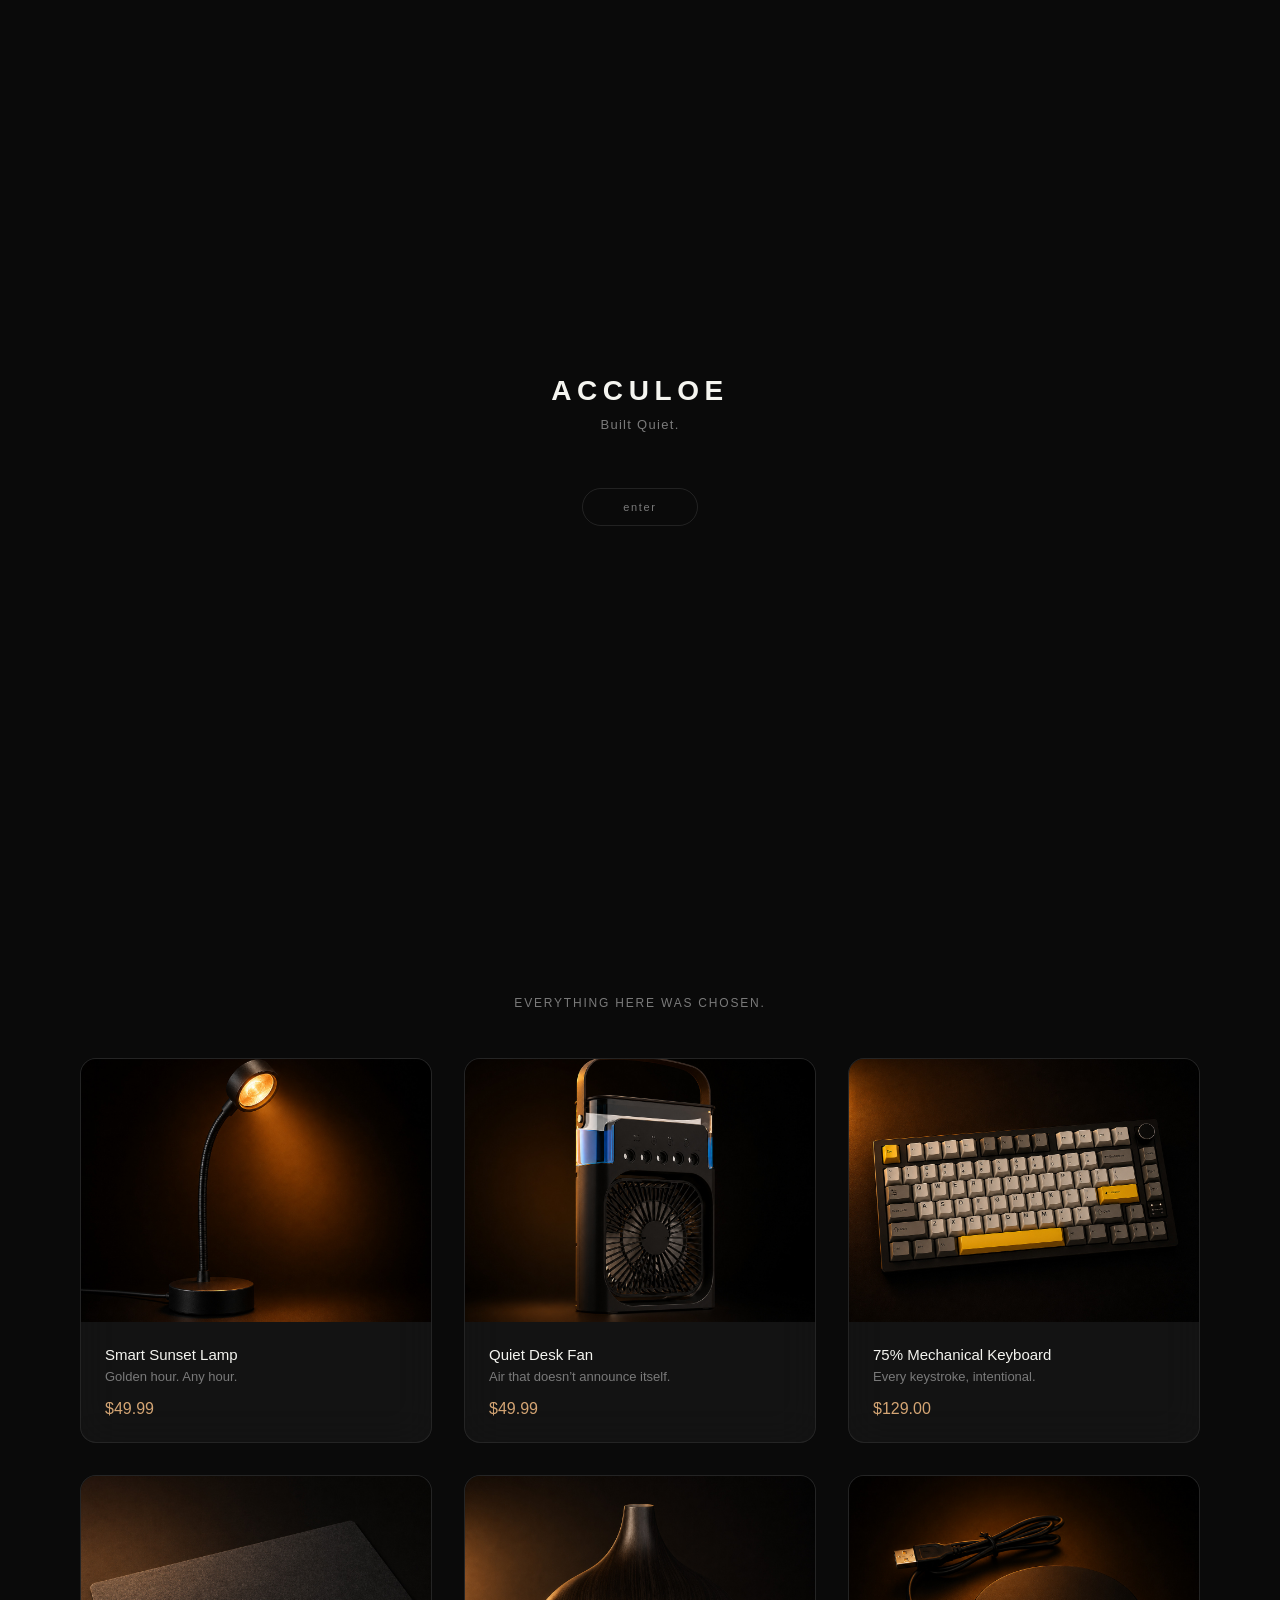
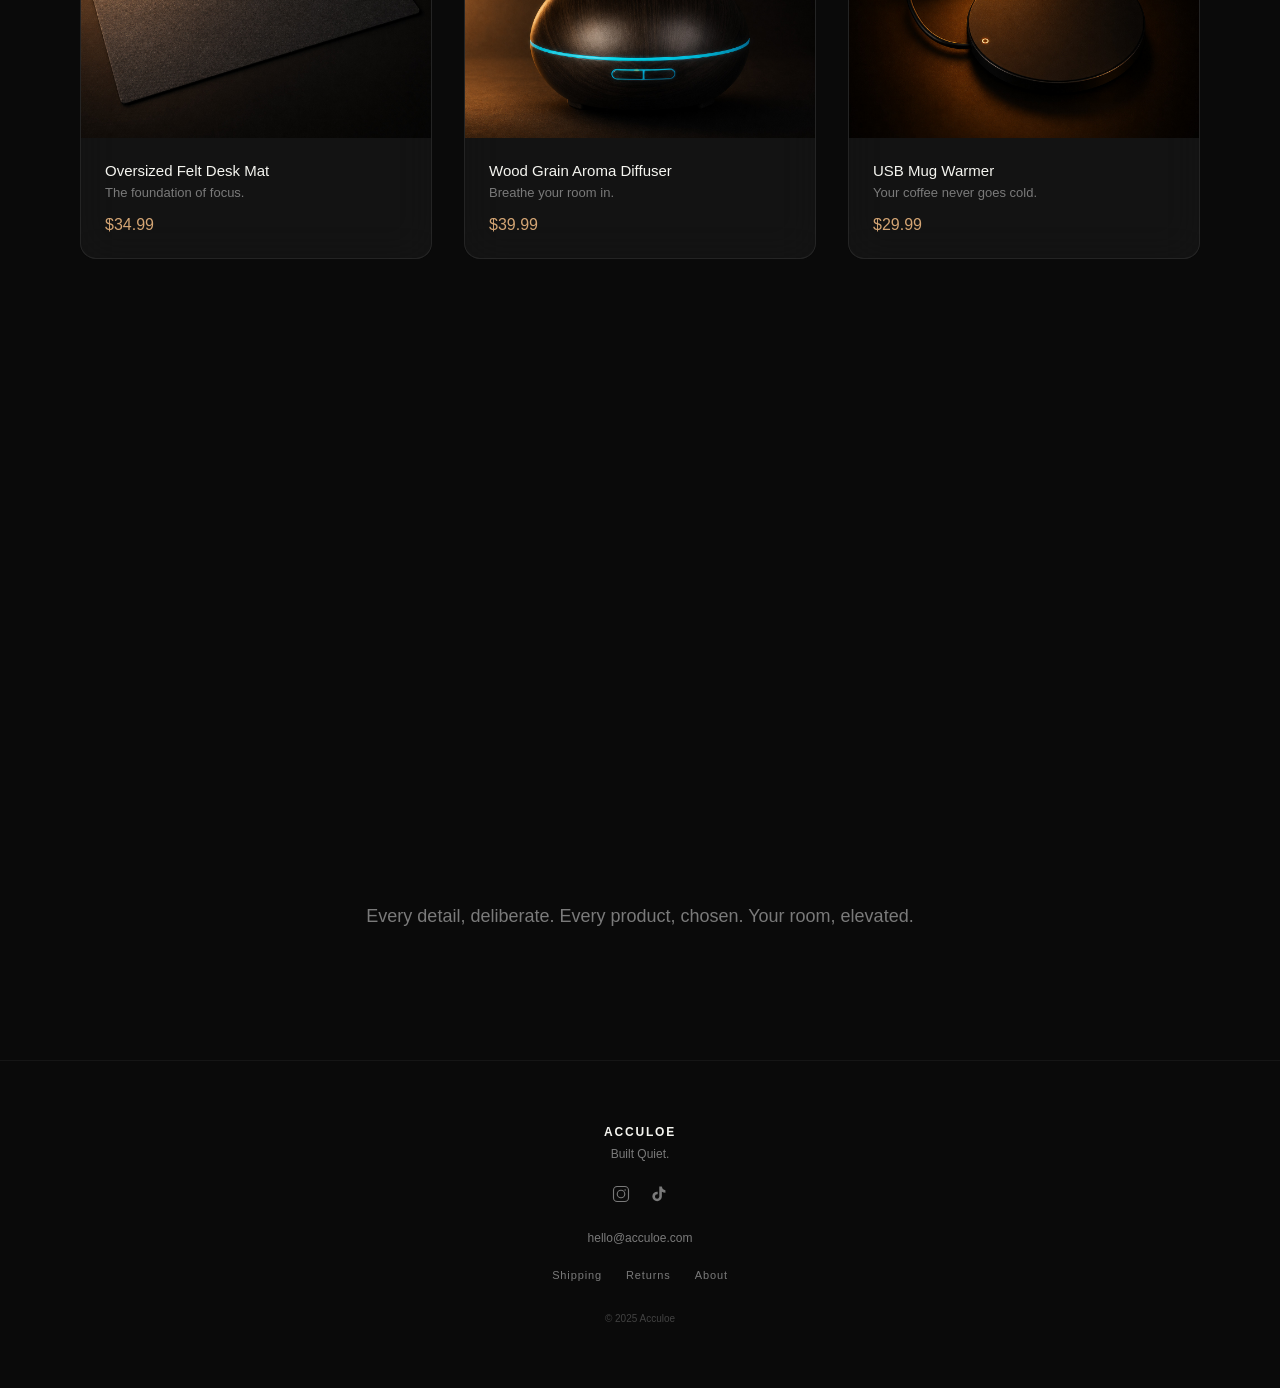
==== index.html @ ccc0ac9e "fix hero text position, scroll cue centering, hotspot visibility" ====
<!DOCTYPE html>
<html lang="en">
<head>
  <meta charset="UTF-8">
  <meta name="viewport" content="width=device-width, initial-scale=1.0">
  <title>Acculoe — Built Quiet.</title>
  <meta name="description" content="Every detail, deliberate. Every product, chosen. Your room, elevated.">
  <link rel="stylesheet" href="css/style.css">
  <style>
    /* --- ENTRY GATE (inline so it loads instantly) --- */
    .gate {
      position: fixed;
      inset: 0;
      z-index: 9999;
      background: #0a0a0a;
      display: flex;
      flex-direction: column;
      align-items: center;
      justify-content: center;
      transition: opacity 1.2s ease, visibility 1.2s ease;
    }
    .gate.gone {
      opacity: 0;
      visibility: hidden;
      pointer-events: none;
    }
    .gate-logo {
      font-family: 'Satoshi', 'Inter', -apple-system, sans-serif;
      font-size: 1.75rem;
      font-weight: 700;
      letter-spacing: 0.2em;
      color: #f5f5f0;
      opacity: 0;
      animation: gateFade 1.5s ease 0.3s forwards;
    }
    .gate-tagline {
      font-family: 'Satoshi', 'Inter', -apple-system, sans-serif;
      font-size: 0.8125rem;
      font-weight: 400;
      letter-spacing: 0.1em;
      color: #7a7a7a;
      margin-top: 0.625rem;
      opacity: 0;
      animation: gateFade 1.5s ease 1s forwards;
    }
    .gate-enter {
      margin-top: 3.5rem;
      font-family: 'Satoshi', 'Inter', -apple-system, sans-serif;
      font-size: 0.6875rem;
      font-weight: 500;
      letter-spacing: 0.15em;
      text-transform: lowercase;
      color: #7a7a7a;
      background: none;
      border: 1px solid rgba(255, 255, 255, 0.1);
      padding: 0.75rem 2.5rem;
      border-radius: 100px;
      cursor: pointer;
      opacity: 0;
      animation: gateFade 1.5s ease 1.8s forwards;
      transition: border-color 0.5s ease, color 0.5s ease;
    }
    .gate-enter:hover {
      border-color: rgba(212, 165, 116, 0.4);
      color: #d4a574;
    }
    @keyframes gateFade {
      to { opacity: 1; }
    }
  </style>
</head>
<body>

  <!-- ===== ENTRY GATE ===== -->
  <div class="gate" id="gate">
    <div class="gate-logo">ACCULOE</div>
    <div class="gate-tagline">Built Quiet.</div>
    <button class="gate-enter" id="gate-enter">enter</button>
  </div>

  <!-- ===== NAVIGATION ===== -->
  <nav class="nav" id="nav">
    <a href="/" class="nav-logo">ACCULOE</a>
    <div class="nav-links">
      <a href="#collection">Shop</a>
      <a href="about.html">About</a>
      <a href="#" id="cart-toggle">Cart (<span class="nav-cart-count" id="cart-count">0</span>)</a>
    </div>
  </nav>

  <!-- ===== HERO / ROOM ===== -->
  <section class="hero" id="hero">
    <div class="hero-gradient"></div>
    <div class="hero-bg" id="hero-bg"></div>

    <!-- Room hotspots — positioned to match room.png -->
    <div class="hotspot" id="hotspot-diffuser" style="left:10%;top:65%" data-product="diffuser">
      <span class="hotspot-label">Wood Grain Aroma Diffuser</span>
    </div>
    <div class="hotspot" id="hotspot-quiet-fan" style="left:21%;top:38%" data-product="quiet-fan">
      <span class="hotspot-label">Quiet Desk Fan</span>
    </div>
    <div class="hotspot" id="hotspot-sunset-lamp" style="left:32%;top:40%" data-product="sunset-lamp">
      <span class="hotspot-label">Smart Sunset Lamp</span>
    </div>
    <div class="hotspot" id="hotspot-light-bar" style="left:50%;top:15%" data-product="light-bar">
      <span class="hotspot-label">Monitor Light Bar</span>
    </div>
    <div class="hotspot" id="hotspot-keyboard" style="left:44%;top:58%" data-product="keyboard">
      <span class="hotspot-label">75% Mechanical Keyboard</span>
    </div>
    <div class="hotspot" id="hotspot-desk-mat" style="left:55%;top:66%" data-product="desk-mat">
      <span class="hotspot-label">Oversized Felt Desk Mat</span>
    </div>
    <div class="hotspot" id="hotspot-mug-warmer" style="left:30%;top:60%" data-product="mug-warmer">
      <span class="hotspot-label">USB Mug Warmer</span>
    </div>

    <div class="hero-text">
      <h1 class="hero-title">ACCULOE</h1>
      <p class="hero-tagline">Built Quiet.</p>
    </div>

    <div class="scroll-cue">
      <span>Scroll</span>
      <div class="scroll-cue-line"></div>
    </div>
  </section>

  <!-- ===== COLLECTION ===== -->
  <section class="collection" id="collection">
    <h2 class="collection-heading">Everything here was chosen.</h2>
    <div class="product-grid" id="product-grid">
      <!-- JS populates from products.json -->
    </div>
  </section>

  <!-- ===== BRAND STATEMENT ===== -->
  <section class="brand-statement">
    <p>Every detail, deliberate. Every product, chosen. Your room, elevated.</p>
  </section>

  <!-- ===== FOOTER ===== -->
  <footer class="footer">
    <div class="footer-logo">ACCULOE</div>
    <div class="footer-tagline">Built Quiet.</div>
    <div class="footer-social">
      <a href="https://instagram.com/acculoe" target="_blank" rel="noopener" aria-label="Instagram">
        <svg viewBox="0 0 24 24" fill="none" stroke="currentColor" stroke-width="1.5" stroke-linecap="round" stroke-linejoin="round">
          <rect x="2" y="2" width="20" height="20" rx="5"/>
          <circle cx="12" cy="12" r="5"/>
          <circle cx="17.5" cy="6.5" r="1" fill="currentColor" stroke="none"/>
        </svg>
      </a>
      <a href="https://tiktok.com/@acculoe" target="_blank" rel="noopener" aria-label="TikTok">
        <svg viewBox="0 0 24 24" fill="currentColor">
          <path d="M19.59 6.69a4.83 4.83 0 01-3.77-4.25V2h-3.45v13.67a2.89 2.89 0 01-2.88 2.5 2.89 2.89 0 01-2.89-2.89 2.89 2.89 0 012.89-2.89c.28 0 .54.04.79.1v-3.5a6.37 6.37 0 00-.79-.05A6.34 6.34 0 003.15 15.2a6.34 6.34 0 006.34 6.34 6.34 6.34 0 006.34-6.34V8.87a8.16 8.16 0 004.76 1.52v-3.4a4.85 4.85 0 01-1-.3z"/>
        </svg>
      </a>
    </div>
    <div class="footer-email">hello@acculoe.com</div>
    <div class="footer-links">
      <a href="#">Shipping</a>
      <a href="#">Returns</a>
      <a href="about.html">About</a>
    </div>
    <div class="footer-copy">&copy; 2025 Acculoe</div>
  </footer>

  <!-- ===== PRODUCT DETAIL PANEL ===== -->
  <div class="panel-overlay" id="panel-overlay"></div>
  <div class="product-panel" id="product-panel">
    <button class="panel-close" id="panel-close">&times;</button>
    <div class="panel-image" id="panel-image"></div>
    <div class="panel-content">
      <h2 class="panel-name" id="panel-name"></h2>
      <p class="panel-tagline" id="panel-tagline"></p>
      <p class="panel-description" id="panel-description"></p>
      <div class="panel-price" id="panel-price"></div>
      <button class="btn-add" id="btn-add">Add to Room</button>
    </div>
  </div>

  <!-- ===== CART PANEL ===== -->
  <div class="cart-panel" id="cart-panel">
    <div class="cart-header">
      <span class="cart-title">Your Room</span>
      <button class="panel-close" id="cart-close">&times;</button>
    </div>
    <div class="cart-items" id="cart-items">
      <div class="cart-empty" id="cart-empty">Nothing here yet.</div>
    </div>
    <div class="cart-footer" id="cart-footer" style="display:none">
      <div class="cart-subtotal">
        <span class="cart-subtotal-label">Subtotal</span>
        <span class="cart-subtotal-value" id="cart-subtotal">\$0.00</span>
      </div>
      <button class="btn-checkout" id="btn-checkout">Continue to Checkout</button>
      <a href="#" class="cart-continue" id="cart-continue-shopping">Continue Shopping</a>
    </div>
  </div>

  <!-- ===== MUTE TOGGLE ===== -->
  <div class="mute-toggle" id="mute-toggle">
    <div class="mute-bar"></div>
    <div class="mute-bar"></div>
    <div class="mute-bar"></div>
  </div>

  <!-- ===== SCRIPTS ===== -->
  <script src="js/audio.js"></script>
  <script src="js/transitions.js"></script>
  <script src="js/cart.js"></script>
  <script src="js/room.js"></script>
</body>
</html>
---- css/style.css ----
/* ========================================
   ACCULOE — Built Quiet.
   Design System + Complete Styles
   ======================================== */

/* --- FONTS --- */
@import url('https://api.fontshare.com/v2/css?f[]=satoshi@400,500,700&display=swap');

/* --- RESET --- */
*, *::before, *::after {
  margin: 0;
  padding: 0;
  box-sizing: border-box;
}

html {
  scroll-behavior: smooth;
  font-size: 16px;
}

body {
  font-family: 'Satoshi', 'Inter', -apple-system, sans-serif;
  background: #0a0a0a;
  color: #f5f5f0;
  overflow-x: hidden;
  -webkit-font-smoothing: antialiased;
}

a {
  color: inherit;
  text-decoration: none;
}

button {
  font-family: inherit;
  cursor: pointer;
  border: none;
  background: none;
}

img {
  max-width: 100%;
  display: block;
}

/* --- NAVIGATION --- */
.nav {
  position: fixed;
  top: 0;
  left: 0;
  right: 0;
  z-index: 1000;
  padding: 1.25rem 2.5rem;
  display: flex;
  justify-content: space-between;
  align-items: center;
  background: rgba(10, 10, 10, 0.6);
  backdrop-filter: blur(20px);
  -webkit-backdrop-filter: blur(20px);
  border-bottom: 1px solid rgba(255, 255, 255, 0.05);
  transition: transform 0.5s ease;
}

.nav.hidden {
  transform: translateY(-100%);
}

.nav-logo {
  font-size: 0.875rem;
  font-weight: 700;
  letter-spacing: 0.15em;
  color: #f5f5f0;
}

.nav-links {
  display: flex;
  gap: 2rem;
  align-items: center;
}

.nav-links a {
  font-size: 0.75rem;
  font-weight: 500;
  letter-spacing: 0.1em;
  text-transform: uppercase;
  color: #7a7a7a;
  transition: color 0.5s ease;
}

.nav-links a:hover {
  color: #f5f5f0;
}

.nav-cart-count {
  color: #8ecae6;
}

/* --- HERO / ROOM --- */
.hero {
  position: relative;
  width: 100%;
  height: 100vh;
  overflow: hidden;
  background: #0a0a0a;
}

.hero-bg {
  position: absolute;
  inset: 0;
  background-image: url('../img/room.png');
  background-size: cover;
  background-position: center;
  background-repeat: no-repeat;
  opacity: 0;
  transition: opacity 1.5s ease;
}

.hero-bg.loaded {
  opacity: 1;
}

.hero-gradient {
  position: absolute;
  inset: 0;
  background:
    radial-gradient(ellipse at 30% 40%, rgba(212, 165, 116, 0.08) 0%, transparent 60%),
    radial-gradient(ellipse at 70% 50%, rgba(142, 202, 230, 0.05) 0%, transparent 50%),
    #0a0a0a;
}

.hero-text {
  position: absolute;
  z-index: 10;
  left: 46%;
  top: 28%;
  transform: translate(-50%, -50%);
  text-align: center;
  opacity: 0;
  animation: heroTextFade 1.5s ease 0.5s forwards;
}

.hero-title {
  font-size: 1.5rem;
  font-weight: 700;
  letter-spacing: 0.2em;
  margin-bottom: 0.75rem;
  text-shadow: 0 2px 20px rgba(0, 0, 0, 0.8);
}

.hero-tagline {
  font-size: 0.875rem;
  font-weight: 400;
  letter-spacing: 0.1em;
  color: #c0c0c0;
  text-shadow: 0 2px 15px rgba(0, 0, 0, 0.9);
}

@keyframes heroTextFade {
  from { opacity: 0; }
  to { opacity: 1; }
}

/* --- ROOM HOTSPOTS --- */
.hotspot {
  position: absolute;
  width: 44px;
  height: 44px;
  border-radius: 50%;
  cursor: pointer;
  z-index: 20;
  transform: translate(-50%, -50%);
  transition: transform 0.5s ease;
}

.hotspot::before {
  content: '';
  position: absolute;
  inset: 0;
  border-radius: 50%;
  border: 2px solid rgba(212, 165, 116, 0.7);
  background: rgba(212, 165, 116, 0.15);
  animation: hotspotPulse 2.5s ease-in-out infinite;
}

.hotspot::after {
  content: '';
  position: absolute;
  inset: -8px;
  border-radius: 50%;
  border: 1px solid rgba(212, 165, 116, 0.3);
  animation: hotspotPulse 2.5s ease-in-out infinite 0.4s;
}

.hotspot:hover {
  transform: translate(-50%, -50%) scale(1.2);
}

.hotspot:hover::before {
  background: rgba(212, 165, 116, 0.35);
  border-color: rgba(212, 165, 116, 0.9);
}

.hotspot-label {
  position: absolute;
  bottom: calc(100% + 14px);
  left: 50%;
  transform: translateX(-50%);
  white-space: nowrap;
  font-size: 0.6875rem;
  font-weight: 500;
  letter-spacing: 0.08em;
  color: #f5f5f0;
  background: rgba(10, 10, 10, 0.85);
  backdrop-filter: blur(10px);
  -webkit-backdrop-filter: blur(10px);
  border: 1px solid rgba(212, 165, 116, 0.25);
  padding: 0.4rem 0.875rem;
  border-radius: 8px;
  opacity: 0;
  transition: opacity 0.4s ease;
  pointer-events: none;
}

.hotspot:hover .hotspot-label {
  opacity: 1;
}

@keyframes hotspotPulse {
  0%, 100% { opacity: 1; transform: scale(1); }
  50% { opacity: 0.5; transform: scale(1.25); }
}

/* --- SCROLL CUE --- */
.scroll-cue {
  position: absolute;
  bottom: 2rem;
  left: 0;
  right: 0;
  z-index: 10;
  display: flex;
  flex-direction: column;
  align-items: center;
  gap: 0.5rem;
  opacity: 0;
  animation: scrollCueFade 1s ease 3s forwards;
}

.scroll-cue span {
  font-size: 0.625rem;
  letter-spacing: 0.12em;
  text-transform: uppercase;
  color: #7a7a7a;
}

.scroll-cue-line {
  width: 1px;
  height: 32px;
  background: linear-gradient(to bottom, #7a7a7a, transparent);
  animation: scrollDrift 2s ease infinite;
}

@keyframes scrollCueFade {
  from { opacity: 0; }
  to { opacity: 1; }
}

@keyframes scrollDrift {
  0% { opacity: 0.3; transform: scaleY(0.6); }
  50% { opacity: 0.7; transform: scaleY(1); }
  100% { opacity: 0.3; transform: scaleY(0.6); }
}

/* --- COLLECTION SECTION --- */
.collection {
  padding: 6rem 2.5rem;
  max-width: 1200px;
  margin: 0 auto;
}

.collection-heading {
  font-size: 0.75rem;
  font-weight: 500;
  letter-spacing: 0.15em;
  text-transform: uppercase;
  color: #7a7a7a;
  margin-bottom: 3rem;
  text-align: center;
}

/* --- PRODUCT GRID --- */
.product-grid {
  display: grid;
  grid-template-columns: repeat(3, 1fr);
  gap: 2rem;
}

.product-card {
  background: rgba(255, 255, 255, 0.04);
  backdrop-filter: blur(20px);
  -webkit-backdrop-filter: blur(20px);
  border: 1px solid rgba(255, 255, 255, 0.08);
  border-radius: 16px;
  overflow: hidden;
  cursor: pointer;
  transition: transform 0.5s ease, border-color 0.5s ease, box-shadow 0.5s ease;
  opacity: 0;
  transform: translateY(30px);
}

.product-card.visible {
  opacity: 1;
  transform: translateY(0);
  transition: opacity 0.8s ease, transform 0.8s ease, border-color 0.5s ease, box-shadow 0.5s ease;
}

.product-card:hover {
  transform: translateY(-4px);
  border-color: rgba(212, 165, 116, 0.2);
  box-shadow: 0 20px 60px rgba(212, 165, 116, 0.08);
}

.product-card-image {
  width: 100%;
  aspect-ratio: 4 / 3;
  background: rgba(255, 255, 255, 0.02);
  display: flex;
  align-items: center;
  justify-content: center;
  overflow: hidden;
}

.product-card-image img {
  width: 100%;
  height: 100%;
  object-fit: cover;
  transition: transform 0.6s ease;
}

.product-card:hover .product-card-image img {
  transform: scale(1.03);
}

.product-card-image .placeholder-icon {
  font-size: 2rem;
  color: #7a7a7a;
  opacity: 0.3;
}

.product-card-body {
  padding: 1.5rem;
}

.product-card-name {
  font-size: 0.9375rem;
  font-weight: 500;
  margin-bottom: 0.375rem;
}

.product-card-tagline {
  font-size: 0.8125rem;
  color: #7a7a7a;
  margin-bottom: 1rem;
}

.product-card-price {
  font-size: 1rem;
  font-weight: 500;
  color: #d4a574;
}

/* --- BRAND STATEMENT --- */
.brand-statement {
  padding: 8rem 2.5rem;
  text-align: center;
  max-width: 640px;
  margin: 0 auto;
}

.brand-statement p {
  font-size: 1.125rem;
  line-height: 1.8;
  color: #7a7a7a;
  font-weight: 400;
}

/* --- FOOTER --- */
.footer {
  padding: 4rem 2.5rem;
  text-align: center;
  border-top: 1px solid rgba(255, 255, 255, 0.05);
}

.footer-logo {
  font-size: 0.75rem;
  font-weight: 700;
  letter-spacing: 0.15em;
  margin-bottom: 0.5rem;
}

.footer-tagline {
  font-size: 0.75rem;
  color: #7a7a7a;
  margin-bottom: 1.5rem;
}

.footer-social {
  display: flex;
  justify-content: center;
  gap: 1.25rem;
  margin-bottom: 1.5rem;
}

.footer-social a {
  color: #7a7a7a;
  transition: color 0.5s ease;
}

.footer-social a:hover {
  color: #f5f5f0;
}

.footer-social svg {
  width: 18px;
  height: 18px;
}

.footer-email {
  font-size: 0.75rem;
  color: #7a7a7a;
  margin-bottom: 1.5rem;
}

.footer-links {
  display: flex;
  justify-content: center;
  gap: 1.5rem;
  margin-bottom: 2rem;
}

.footer-links a {
  font-size: 0.6875rem;
  letter-spacing: 0.08em;
  color: #7a7a7a;
  transition: color 0.5s ease;
}

.footer-links a:hover {
  color: #f5f5f0;
}

.footer-copy {
  font-size: 0.625rem;
  color: rgba(122, 122, 122, 0.5);
}

/* --- PRODUCT DETAIL PANEL --- */
.panel-overlay {
  position: fixed;
  inset: 0;
  background: rgba(0, 0, 0, 0.6);
  z-index: 2000;
  opacity: 0;
  pointer-events: none;
  transition: opacity 0.5s ease;
}

.panel-overlay.active {
  opacity: 1;
  pointer-events: auto;
}

.product-panel {
  position: fixed;
  top: 0;
  right: 0;
  width: 420px;
  height: 100vh;
  z-index: 2001;
  background: rgba(18, 18, 18, 0.95);
  backdrop-filter: blur(30px);
  -webkit-backdrop-filter: blur(30px);
  border-left: 1px solid rgba(255, 255, 255, 0.08);
  transform: translateX(100%);
  transition: transform 0.5s cubic-bezier(0.16, 1, 0.3, 1);
  overflow-y: auto;
  display: flex;
  flex-direction: column;
}

.product-panel.active {
  transform: translateX(0);
}

.panel-close {
  position: absolute;
  top: 1.25rem;
  right: 1.25rem;
  width: 36px;
  height: 36px;
  display: flex;
  align-items: center;
  justify-content: center;
  color: #7a7a7a;
  font-size: 1.25rem;
  z-index: 10;
  transition: color 0.3s ease;
}

.panel-close:hover {
  color: #f5f5f0;
}

.panel-image {
  width: 100%;
  aspect-ratio: 1;
  background: rgba(255, 255, 255, 0.02);
  display: flex;
  align-items: center;
  justify-content: center;
}

.panel-image img {
  width: 100%;
  height: 100%;
  object-fit: cover;
}

.panel-content {
  padding: 2rem;
  flex: 1;
  display: flex;
  flex-direction: column;
}

.panel-name {
  font-size: 1.25rem;
  font-weight: 700;
  letter-spacing: 0.02em;
  margin-bottom: 0.5rem;
}

.panel-tagline {
  font-size: 0.875rem;
  color: #7a7a7a;
  margin-bottom: 1.25rem;
}

.panel-description {
  font-size: 0.875rem;
  line-height: 1.7;
  color: #7a7a7a;
  margin-bottom: 2rem;
}

.panel-price {
  font-size: 1.5rem;
  font-weight: 700;
  color: #d4a574;
  margin-bottom: 2rem;
}

.btn-add {
  width: 100%;
  padding: 1rem;
  background: #8ecae6;
  color: #0a0a0a;
  font-size: 0.8125rem;
  font-weight: 600;
  letter-spacing: 0.08em;
  text-transform: uppercase;
  border-radius: 10px;
  transition: background 0.4s ease, transform 0.3s ease;
  margin-top: auto;
}

.btn-add:hover {
  background: #a8d8ea;
  transform: scale(1.01);
}

.btn-add.added {
  background: #10b981;
}

/* --- CART PANEL --- */
.cart-panel {
  position: fixed;
  top: 0;
  right: 0;
  width: 420px;
  height: 100vh;
  z-index: 2001;
  background: rgba(18, 18, 18, 0.95);
  backdrop-filter: blur(30px);
  -webkit-backdrop-filter: blur(30px);
  border-left: 1px solid rgba(255, 255, 255, 0.08);
  transform: translateX(100%);
  transition: transform 0.5s cubic-bezier(0.16, 1, 0.3, 1);
  overflow-y: auto;
  display: flex;
  flex-direction: column;
  padding: 2rem;
}

.cart-panel.active {
  transform: translateX(0);
}

.cart-header {
  display: flex;
  justify-content: space-between;
  align-items: center;
  margin-bottom: 2rem;
}

.cart-title {
  font-size: 0.75rem;
  font-weight: 500;
  letter-spacing: 0.12em;
  text-transform: uppercase;
  color: #7a7a7a;
}

.cart-items {
  flex: 1;
  display: flex;
  flex-direction: column;
  gap: 1.5rem;
}

.cart-item {
  display: flex;
  gap: 1rem;
  padding-bottom: 1.5rem;
  border-bottom: 1px solid rgba(255, 255, 255, 0.05);
}

.cart-item-image {
  width: 64px;
  height: 64px;
  border-radius: 8px;
  background: rgba(255, 255, 255, 0.04);
  overflow: hidden;
  flex-shrink: 0;
}

.cart-item-image img {
  width: 100%;
  height: 100%;
  object-fit: cover;
}

.cart-item-info {
  flex: 1;
}

.cart-item-name {
  font-size: 0.875rem;
  font-weight: 500;
  margin-bottom: 0.25rem;
}

.cart-item-price {
  font-size: 0.8125rem;
  color: #d4a574;
  margin-bottom: 0.5rem;
}

.cart-item-qty {
  display: flex;
  align-items: center;
  gap: 0.75rem;
}

.cart-item-qty button {
  width: 28px;
  height: 28px;
  border-radius: 6px;
  background: rgba(255, 255, 255, 0.06);
  color: #f5f5f0;
  font-size: 0.875rem;
  display: flex;
  align-items: center;
  justify-content: center;
  transition: background 0.3s ease;
}

.cart-item-qty button:hover {
  background: rgba(255, 255, 255, 0.12);
}

.cart-item-qty span {
  font-size: 0.875rem;
  min-width: 20px;
  text-align: center;
}

.cart-item-remove {
  font-size: 0.6875rem;
  color: #7a7a7a;
  letter-spacing: 0.06em;
  margin-top: 0.375rem;
  display: inline-block;
  transition: color 0.3s ease;
}

.cart-item-remove:hover {
  color: #ef4444;
}

.cart-empty {
  flex: 1;
  display: flex;
  align-items: center;
  justify-content: center;
  color: #7a7a7a;
  font-size: 0.875rem;
}

.cart-footer {
  padding-top: 2rem;
  border-top: 1px solid rgba(255, 255, 255, 0.05);
  margin-top: auto;
}

.cart-subtotal {
  display: flex;
  justify-content: space-between;
  margin-bottom: 1.5rem;
}

.cart-subtotal-label {
  font-size: 0.75rem;
  font-weight: 500;
  letter-spacing: 0.1em;
  text-transform: uppercase;
  color: #7a7a7a;
}

.cart-subtotal-value {
  font-size: 1.125rem;
  font-weight: 700;
  color: #d4a574;
}

.btn-checkout {
  width: 100%;
  padding: 1rem;
  background: #8ecae6;
  color: #0a0a0a;
  font-size: 0.8125rem;
  font-weight: 600;
  letter-spacing: 0.08em;
  text-transform: uppercase;
  border-radius: 10px;
  transition: background 0.4s ease;
  margin-bottom: 0.75rem;
}

.btn-checkout:hover {
  background: #a8d8ea;
}

.cart-continue {
  display: block;
  text-align: center;
  font-size: 0.75rem;
  color: #7a7a7a;
  letter-spacing: 0.06em;
  transition: color 0.3s ease;
}

.cart-continue:hover {
  color: #f5f5f0;
}

/* --- MUTE TOGGLE --- */
.mute-toggle {
  position: fixed;
  bottom: 1.5rem;
  left: 1.5rem;
  z-index: 900;
  width: 40px;
  height: 40px;
  display: flex;
  align-items: center;
  justify-content: center;
  gap: 3px;
  cursor: pointer;
  opacity: 0;
  animation: muteFadeIn 1s ease 4s forwards;
}

.mute-bar {
  width: 2px;
  height: 12px;
  background: #7a7a7a;
  border-radius: 1px;
  transition: opacity 0.3s ease;
}

.mute-toggle.playing .mute-bar:nth-child(1) {
  animation: muteWave 1.2s ease infinite 0s;
}
.mute-toggle.playing .mute-bar:nth-child(2) {
  animation: muteWave 1.2s ease infinite 0.2s;
}
.mute-toggle.playing .mute-bar:nth-child(3) {
  animation: muteWave 1.2s ease infinite 0.4s;
}

.mute-toggle.muted .mute-bar {
  opacity: 0.3;
  height: 6px;
}

@keyframes muteFadeIn {
  from { opacity: 0; }
  to { opacity: 1; }
}

@keyframes muteWave {
  0%, 100% { height: 6px; opacity: 0.4; }
  50% { height: 16px; opacity: 0.8; }
}

/* --- RESPONSIVE --- */
@media (max-width: 1024px) {
  .product-grid {
    grid-template-columns: repeat(2, 1fr);
  }

  .product-panel,
  .cart-panel {
    width: 360px;
  }
}

@media (max-width: 768px) {
  .nav {
    padding: 1rem 1.25rem;
  }

  .nav-links {
    gap: 1.25rem;
  }

  .hero {
    min-height: 70vh;
  }

  .hero-bg {
    background-image: url('../img/room-mobile.png');
  }

  .hero-text {
    left: 50%;
    top: 35%;
  }

  .hotspot {
    display: none;
  }

  .collection {
    padding: 4rem 1.25rem;
  }

  .product-grid {
    grid-template-columns: 1fr;
    gap: 1.5rem;
  }

  .product-panel,
  .cart-panel {
    width: 100%;
  }

  .brand-statement {
    padding: 5rem 1.25rem;
  }

  .brand-statement p {
    font-size: 1rem;
  }

  .footer {
    padding: 3rem 1.25rem;
  }
}
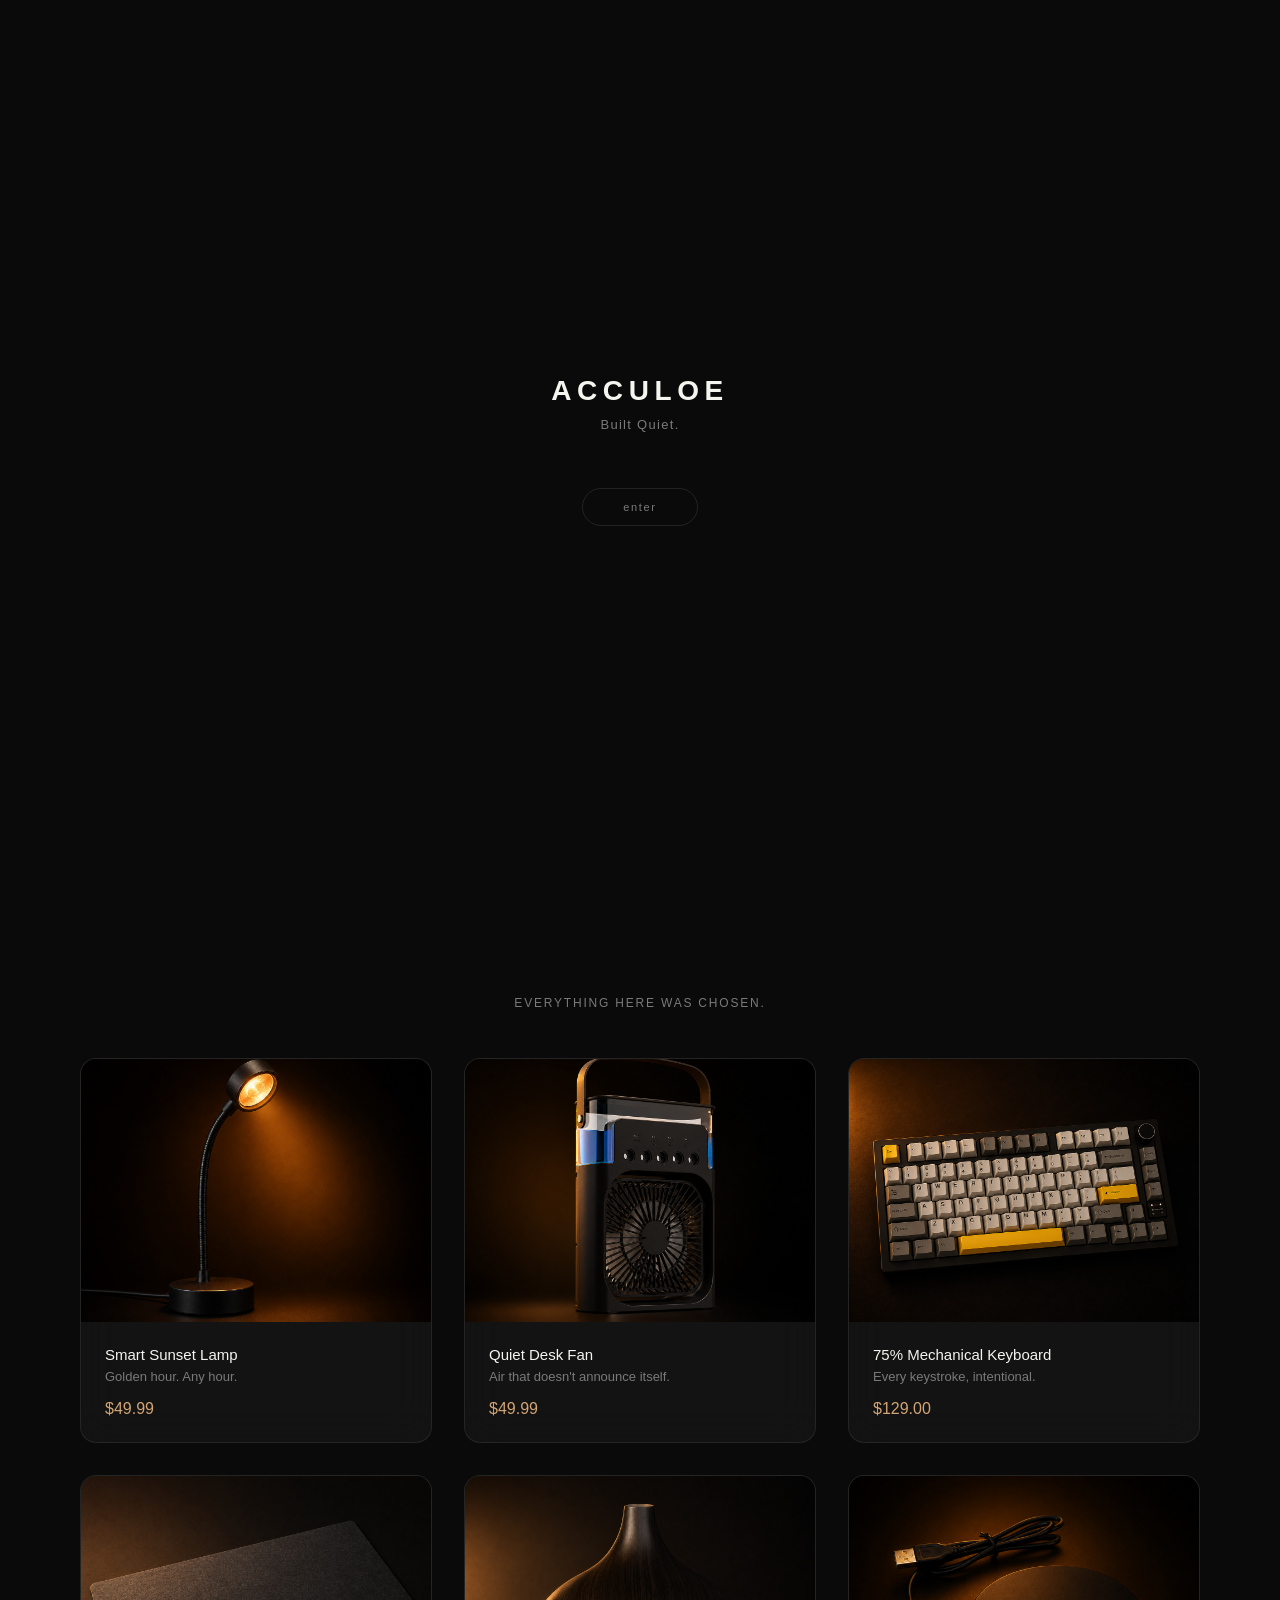
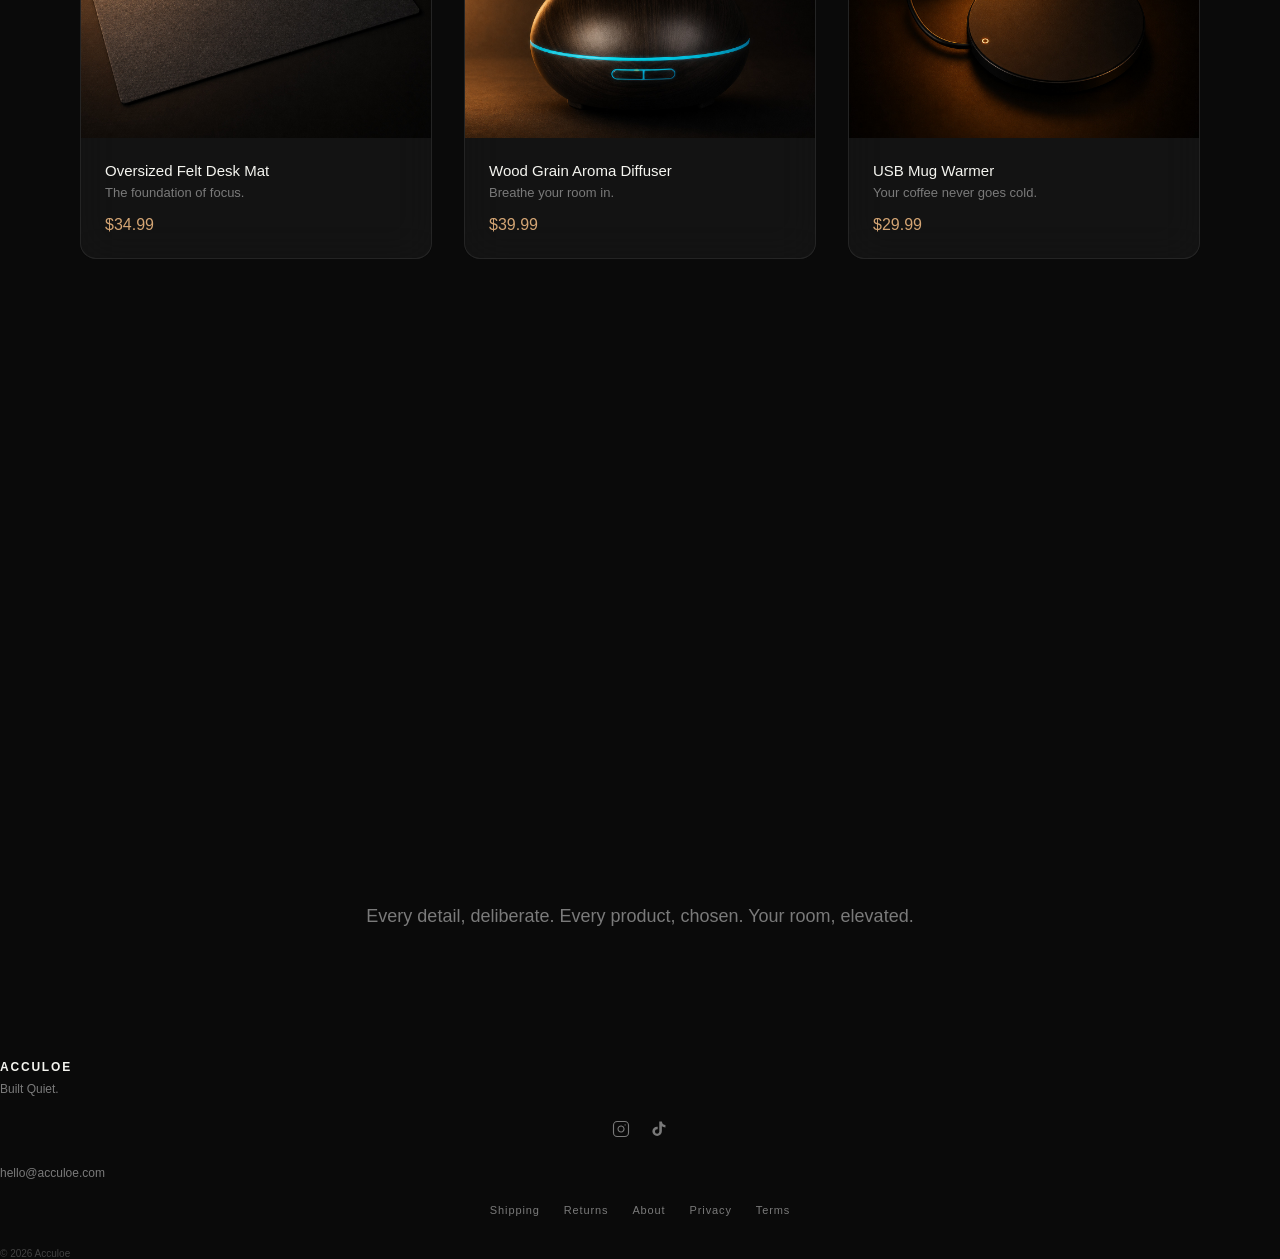
==== commit 4836e6b7: "Add shipping, returns, privacy, terms pages. Update footer. Fix copyright year. Add shipping line to" ====
--- a/index.html
+++ b/index.html
@@ -17,7 +17,7 @@
       flex-direction: column;
       align-items: center;
       justify-content: center;
-      transition: opacity 1.2s ease, visibility 1.2s ease;
+      transition: opacity 0.8s ease, visibility 0.8s ease;
     }
     .gate.gone {
       opacity: 0;
@@ -103,7 +103,7 @@
     <div class="hotspot" id="hotspot-sunset-lamp" style="left:32%;top:40%" data-product="sunset-lamp">
       <span class="hotspot-label">Smart Sunset Lamp</span>
     </div>
-    <div class="hotspot" id="hotspot-light-bar" style="left:50%;top:15%" data-product="light-bar">
+    <div class="hotspot" id="hotspot-light-bar" style="left:54%;top:24%" data-product="light-bar">
       <span class="hotspot-label">Monitor Light Bar</span>
     </div>
     <div class="hotspot" id="hotspot-keyboard" style="left:44%;top:58%" data-product="keyboard">
@@ -112,7 +112,7 @@
     <div class="hotspot" id="hotspot-desk-mat" style="left:55%;top:66%" data-product="desk-mat">
       <span class="hotspot-label">Oversized Felt Desk Mat</span>
     </div>
-    <div class="hotspot" id="hotspot-mug-warmer" style="left:30%;top:60%" data-product="mug-warmer">
+    <div class="hotspot" id="hotspot-mug-warmer" style="left:28%;top:63%" data-product="mug-warmer">
       <span class="hotspot-label">USB Mug Warmer</span>
     </div>
 
@@ -141,31 +141,29 @@
   </section>
 
   <!-- ===== FOOTER ===== -->
-  <footer class="footer">
+  <footer class="site-footer">
+  <div class="footer-content">
     <div class="footer-logo">ACCULOE</div>
     <div class="footer-tagline">Built Quiet.</div>
     <div class="footer-social">
       <a href="https://instagram.com/acculoe" target="_blank" rel="noopener" aria-label="Instagram">
-        <svg viewBox="0 0 24 24" fill="none" stroke="currentColor" stroke-width="1.5" stroke-linecap="round" stroke-linejoin="round">
-          <rect x="2" y="2" width="20" height="20" rx="5"/>
-          <circle cx="12" cy="12" r="5"/>
-          <circle cx="17.5" cy="6.5" r="1" fill="currentColor" stroke="none"/>
-        </svg>
+        <svg width="20" height="20" viewBox="0 0 24 24" fill="none" stroke="currentColor" stroke-width="1.5" stroke-linecap="round" stroke-linejoin="round"><rect x="2" y="2" width="20" height="20" rx="5" ry="5"/><path d="M16 11.37A4 4 0 1 1 12.63 8 4 4 0 0 1 16 11.37z"/><line x1="17.5" y1="6.5" x2="17.51" y2="6.5"/></svg>
       </a>
       <a href="https://tiktok.com/@acculoe" target="_blank" rel="noopener" aria-label="TikTok">
-        <svg viewBox="0 0 24 24" fill="currentColor">
-          <path d="M19.59 6.69a4.83 4.83 0 01-3.77-4.25V2h-3.45v13.67a2.89 2.89 0 01-2.88 2.5 2.89 2.89 0 01-2.89-2.89 2.89 2.89 0 012.89-2.89c.28 0 .54.04.79.1v-3.5a6.37 6.37 0 00-.79-.05A6.34 6.34 0 003.15 15.2a6.34 6.34 0 006.34 6.34 6.34 6.34 0 006.34-6.34V8.87a8.16 8.16 0 004.76 1.52v-3.4a4.85 4.85 0 01-1-.3z"/>
-        </svg>
+        <svg width="20" height="20" viewBox="0 0 24 24" fill="currentColor"><path d="M19.59 6.69a4.83 4.83 0 0 1-3.77-4.25V2h-3.45v13.67a2.89 2.89 0 0 1-2.88 2.5 2.89 2.89 0 0 1-2.89-2.89 2.89 2.89 0 0 1 2.89-2.89c.28 0 .54.04.79.1v-3.52a6.37 6.37 0 0 0-.79-.05A6.34 6.34 0 0 0 3.15 15a6.34 6.34 0 0 0 6.34 6.34 6.34 6.34 0 0 0 6.34-6.34V8.44a8.16 8.16 0 0 0 4.76 1.52v-3.4a4.85 4.85 0 0 1-1-.13z"/></svg>
       </a>
     </div>
     <div class="footer-email">hello@acculoe.com</div>
     <div class="footer-links">
-      <a href="#">Shipping</a>
-      <a href="#">Returns</a>
-      <a href="about.html">About</a>
-    </div>
-    <div class="footer-copy">&copy; 2025 Acculoe</div>
-  </footer>
+      <a href="/shipping.html">Shipping</a>
+      <a href="/returns.html">Returns</a>
+      <a href="/about.html">About</a>
+      <a href="/privacy.html">Privacy</a>
+      <a href="/terms.html">Terms</a>
+    </div>
+    <div class="footer-copy">&copy; 2026 Acculoe</div>
+  </div>
+</footer>
 
   <!-- ===== PRODUCT DETAIL PANEL ===== -->
   <div class="panel-overlay" id="panel-overlay"></div>
@@ -177,6 +175,8 @@
       <p class="panel-tagline" id="panel-tagline"></p>
       <p class="panel-description" id="panel-description"></p>
       <div class="panel-price" id="panel-price"></div>
+      <div class="product-shipping">Complimentary shipping</div>
+      <div class="product-shipping">Complimentary shipping</div>
       <button class="btn-add" id="btn-add">Add to Room</button>
     </div>
   </div>
--- a/css/style.css
+++ b/css/style.css
@@ -131,8 +131,8 @@
 .hero-text {
   position: absolute;
   z-index: 10;
-  left: 46%;
-  top: 28%;
+  left: 50%;
+  top: 15%;
   transform: translate(-50%, -50%);
   text-align: center;
   opacity: 0;
@@ -140,19 +140,19 @@
 }
 
 .hero-title {
-  font-size: 1.5rem;
+  font-size: 2.75rem;
   font-weight: 700;
   letter-spacing: 0.2em;
   margin-bottom: 0.75rem;
-  text-shadow: 0 2px 20px rgba(0, 0, 0, 0.8);
+  text-shadow: 0 2px 30px rgba(0, 0, 0, 0.9), 0 0 60px rgba(0, 0, 0, 0.6);
 }
 
 .hero-tagline {
-  font-size: 0.875rem;
+  font-size: 1.125rem;
   font-weight: 400;
-  letter-spacing: 0.1em;
+  letter-spacing: 0.12em;
   color: #c0c0c0;
-  text-shadow: 0 2px 15px rgba(0, 0, 0, 0.9);
+  text-shadow: 0 2px 20px rgba(0, 0, 0, 0.9);
 }
 
 @keyframes heroTextFade {
@@ -169,7 +169,14 @@
   cursor: pointer;
   z-index: 20;
   transform: translate(-50%, -50%);
-  transition: transform 0.5s ease;
+  transition: transform 0.5s ease, opacity 0.8s ease;
+  opacity: 0;
+  pointer-events: none;
+}
+
+.hotspot.visible {
+  opacity: 1;
+  pointer-events: auto;
 }
 
 .hotspot::before {
@@ -475,14 +482,16 @@
   right: 0;
   width: 420px;
   height: 100vh;
+  height: 100dvh;
   z-index: 2001;
-  background: rgba(18, 18, 18, 0.95);
-  backdrop-filter: blur(30px);
-  -webkit-backdrop-filter: blur(30px);
-  border-left: 1px solid rgba(255, 255, 255, 0.08);
+  background: rgba(20, 20, 20, 0.08);
+  backdrop-filter: blur(50px) saturate(1.2);
+  -webkit-backdrop-filter: blur(50px) saturate(1.2);
+  border-left: 1px solid rgba(255, 255, 255, 0.1);
   transform: translateX(100%);
   transition: transform 0.5s cubic-bezier(0.16, 1, 0.3, 1);
   overflow-y: auto;
+  -webkit-overflow-scrolling: touch;
   display: flex;
   flex-direction: column;
 }
@@ -495,19 +504,22 @@
   position: absolute;
   top: 1.25rem;
   right: 1.25rem;
-  width: 36px;
-  height: 36px;
+  width: 40px;
+  height: 40px;
   display: flex;
   align-items: center;
   justify-content: center;
-  color: #7a7a7a;
-  font-size: 1.25rem;
+  color: #f5f5f0;
+  font-size: 1.375rem;
   z-index: 10;
-  transition: color 0.3s ease;
+  background: rgba(0, 0, 0, 0.4);
+  border-radius: 50%;
+  border: 1px solid rgba(255, 255, 255, 0.1);
+  transition: background 0.3s ease;
 }
 
 .panel-close:hover {
-  color: #f5f5f0;
+  background: rgba(0, 0, 0, 0.6);
 }
 
 .panel-image {
@@ -517,6 +529,7 @@
   display: flex;
   align-items: center;
   justify-content: center;
+  flex-shrink: 0;
 }
 
 .panel-image img {
@@ -589,14 +602,16 @@
   right: 0;
   width: 420px;
   height: 100vh;
+  height: 100dvh;
   z-index: 2001;
-  background: rgba(18, 18, 18, 0.95);
-  backdrop-filter: blur(30px);
-  -webkit-backdrop-filter: blur(30px);
-  border-left: 1px solid rgba(255, 255, 255, 0.08);
+  background: rgba(20, 20, 20, 0.08);
+  backdrop-filter: blur(50px) saturate(1.2);
+  -webkit-backdrop-filter: blur(50px) saturate(1.2);
+  border-left: 1px solid rgba(255, 255, 255, 0.1);
   transform: translateX(100%);
   transition: transform 0.5s cubic-bezier(0.16, 1, 0.3, 1);
   overflow-y: auto;
+  -webkit-overflow-scrolling: touch;
   display: flex;
   flex-direction: column;
   padding: 2rem;
@@ -796,7 +811,7 @@
   height: 12px;
   background: #7a7a7a;
   border-radius: 1px;
-  transition: opacity 0.3s ease;
+  transition: opacity 0.3s ease, height 0.3s ease;
 }
 
 .mute-toggle.playing .mute-bar:nth-child(1) {
@@ -824,7 +839,9 @@
   50% { height: 16px; opacity: 0.8; }
 }
 
-/* --- RESPONSIVE --- */
+/* =========================================
+   TABLET (768 - 1024)
+   ========================================= */
 @media (max-width: 1024px) {
   .product-grid {
     grid-template-columns: repeat(2, 1fr);
@@ -836,55 +853,231 @@
   }
 }
 
+/* =========================================
+   MOBILE (<768px)
+   ========================================= */
 @media (max-width: 768px) {
+
+  /* --- NAV --- */
   .nav {
-    padding: 1rem 1.25rem;
+    padding: 0.875rem 1rem;
+  }
+
+  .nav-logo {
+    font-size: 0.75rem;
   }
 
   .nav-links {
-    gap: 1.25rem;
-  }
-
+    gap: 1rem;
+  }
+
+  .nav-links a {
+    font-size: 0.6875rem;
+  }
+
+  /* --- HERO / ROOM --- */
   .hero {
-    min-height: 70vh;
-  }
-
-  .hero-bg {
-    background-image: url('../img/room-mobile.png');
+    height: auto;
+    aspect-ratio: 16 / 10;
   }
 
   .hero-text {
     left: 50%;
-    top: 35%;
-  }
-
+    top: auto !important;
+    bottom: 0;
+    transform: translateX(-50%);
+  }
+
+  .hero-title {
+    font-size: 1.5rem;
+    letter-spacing: 0.15em;
+  }
+
+  .hero-tagline {
+    font-size: 0.875rem;
+  }
+
+  .scroll-cue {
+    display: none;
+  }
+
+  .scroll-cue span {
+    font-size: 0.5625rem;
+  }
+
+  .scroll-cue-line {
+    height: 18px;
+  }
+
+  /* --- HOTSPOTS ON MOBILE --- */
   .hotspot {
+    width: 28px;
+    height: 28px;
+  }
+
+  .hotspot::before {
+    border-width: 1.5px;
+  }
+
+  .hotspot::after {
+    inset: -5px;
+  }
+
+  .hotspot-label {
     display: none;
   }
 
+  /* --- COLLECTION --- */
   .collection {
-    padding: 4rem 1.25rem;
+    padding: 3rem 0.75rem;
+  }
+
+  .collection-heading {
+    margin-bottom: 1.5rem;
+    font-size: 0.6875rem;
   }
 
   .product-grid {
-    grid-template-columns: 1fr;
-    gap: 1.5rem;
-  }
-
+    grid-template-columns: repeat(2, 1fr);
+    gap: 0.625rem;
+  }
+
+  .product-card {
+    border-radius: 12px;
+  }
+
+  .product-card-image {
+    aspect-ratio: 1;
+  }
+
+  .product-card-body {
+    padding: 0.75rem;
+  }
+
+  .product-card-name {
+    font-size: 0.75rem;
+    margin-bottom: 0.125rem;
+  }
+
+  .product-card-tagline {
+    font-size: 0.625rem;
+    margin-bottom: 0.375rem;
+  }
+
+  .product-card-price {
+    font-size: 0.8125rem;
+  }
+
+  /* --- PANELS MOBILE --- */
   .product-panel,
   .cart-panel {
     width: 100%;
-  }
-
+    border-left: none;
+    background: rgba(14, 14, 14, 0.10);
+    backdrop-filter: blur(60px) saturate(1.3);
+    -webkit-backdrop-filter: blur(60px) saturate(1.3);
+  }
+
+  .panel-image {
+    aspect-ratio: 4 / 3;
+  }
+
+  .panel-content {
+    padding: 1.25rem 1rem;
+    padding-bottom: calc(1.25rem + env(safe-area-inset-bottom, 0px));
+  }
+
+  .panel-name {
+    font-size: 1.0625rem;
+  }
+
+  .panel-tagline {
+    font-size: 0.8125rem;
+    margin-bottom: 0.75rem;
+  }
+
+  .panel-description {
+    font-size: 0.8125rem;
+    line-height: 1.6;
+    margin-bottom: 1.25rem;
+  }
+
+  .panel-price {
+    font-size: 1.25rem;
+    margin-bottom: 1.25rem;
+  }
+
+  .btn-add {
+    padding: 0.9375rem;
+    font-size: 0.75rem;
+    border-radius: 8px;
+  }
+
+  /* --- CART PANEL MOBILE --- */
+  .cart-panel {
+    padding: 1.25rem 1rem;
+    padding-bottom: calc(1.25rem + env(safe-area-inset-bottom, 0px));
+  }
+
+  .cart-header {
+    margin-bottom: 1.25rem;
+  }
+
+  .cart-item-image {
+    width: 56px;
+    height: 56px;
+  }
+
+  .cart-item-name {
+    font-size: 0.8125rem;
+  }
+
+  .cart-item-price {
+    font-size: 0.75rem;
+  }
+
+  .btn-checkout {
+    padding: 0.9375rem;
+    font-size: 0.75rem;
+    border-radius: 8px;
+  }
+
+  /* --- BRAND STATEMENT --- */
   .brand-statement {
-    padding: 5rem 1.25rem;
+    padding: 3.5rem 1.25rem;
   }
 
   .brand-statement p {
-    font-size: 1rem;
-  }
-
+    font-size: 0.9375rem;
+    line-height: 1.7;
+  }
+
+  /* --- FOOTER --- */
   .footer {
-    padding: 3rem 1.25rem;
-  }
+    padding: 2.5rem 1rem;
+  }
+
+  .footer-social svg {
+    width: 16px;
+    height: 16px;
+  }
+
+  .footer-links {
+    gap: 1rem;
+  }
+
+  /* --- MUTE --- */
+  .mute-toggle {
+    bottom: 0.75rem;
+    left: 0.75rem;
+    width: 36px;
+    height: 36px;
+  }
+}
+.product-shipping {
+  font-family: 'Satoshi', sans-serif;
+  font-size: 0.8125rem;
+  color: #7a7a7a;
+  letter-spacing: 0.03em;
+  margin-top: 0.5rem;
 }
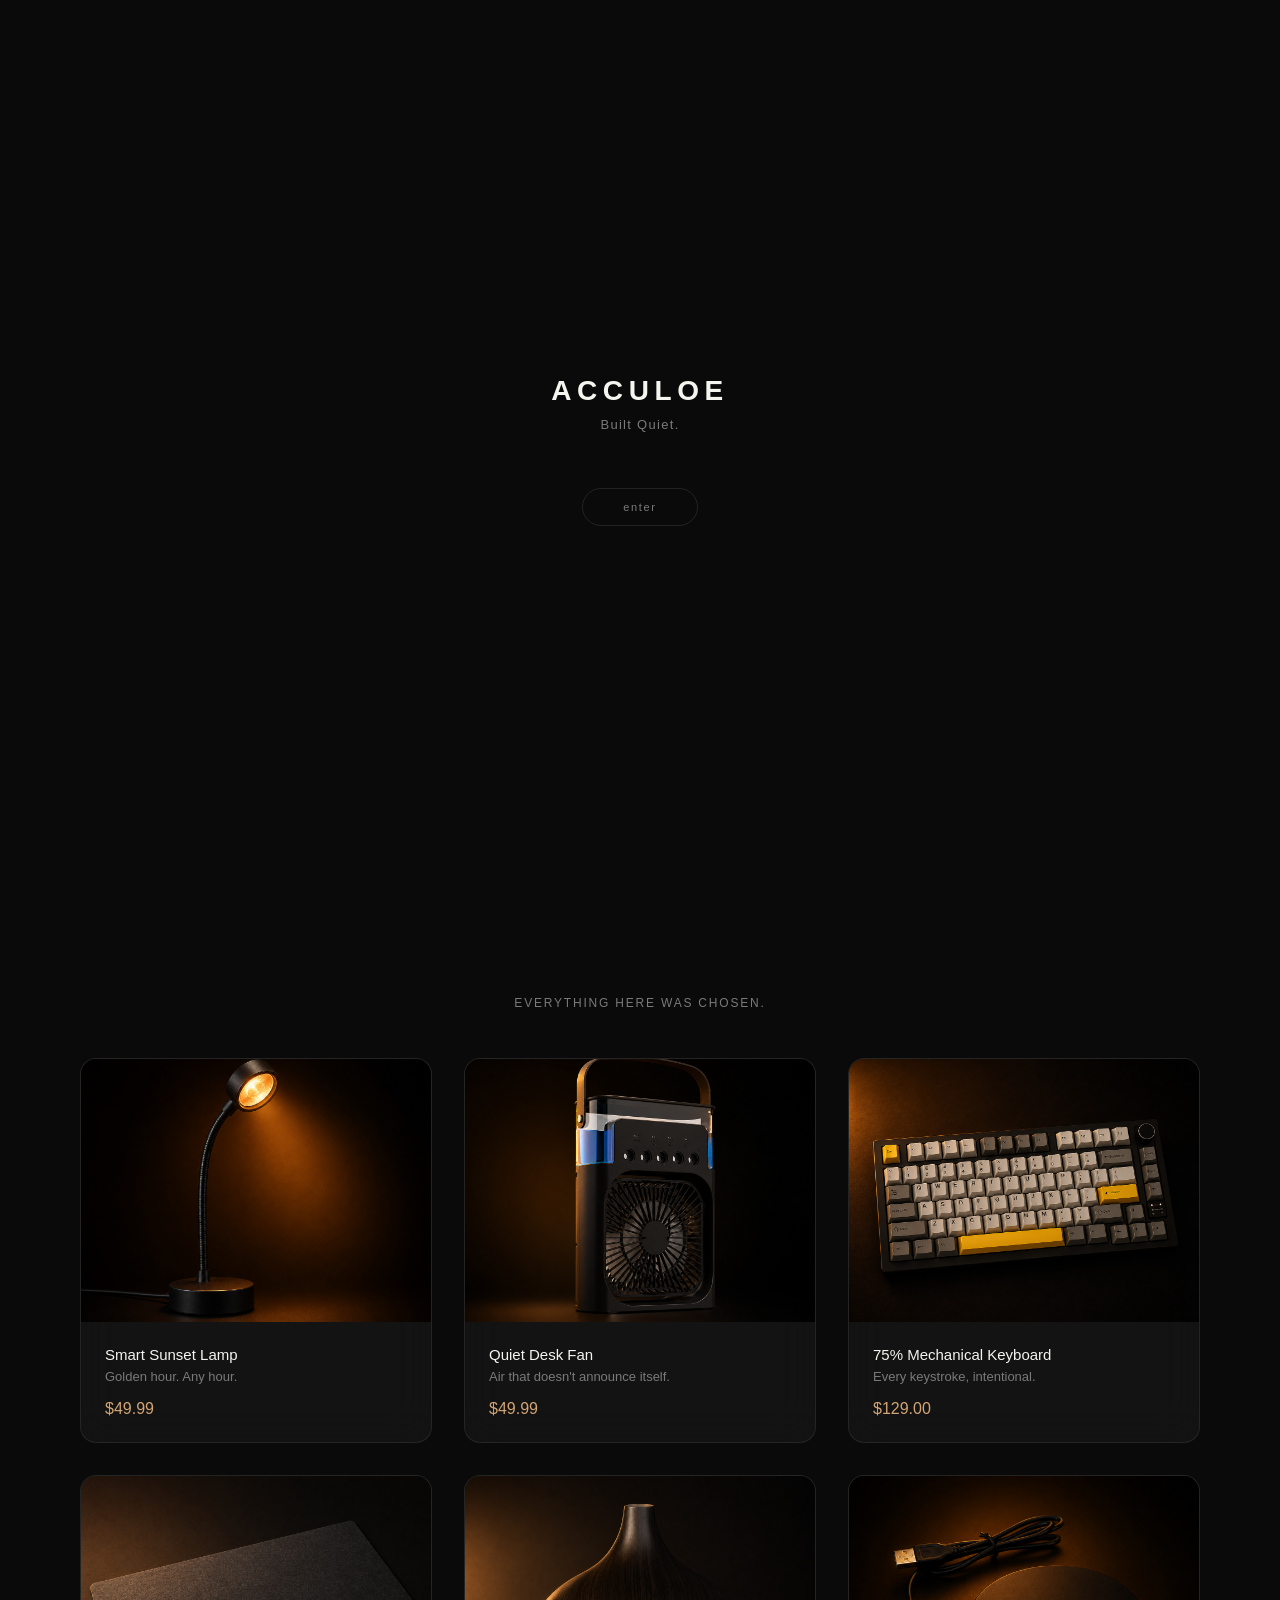
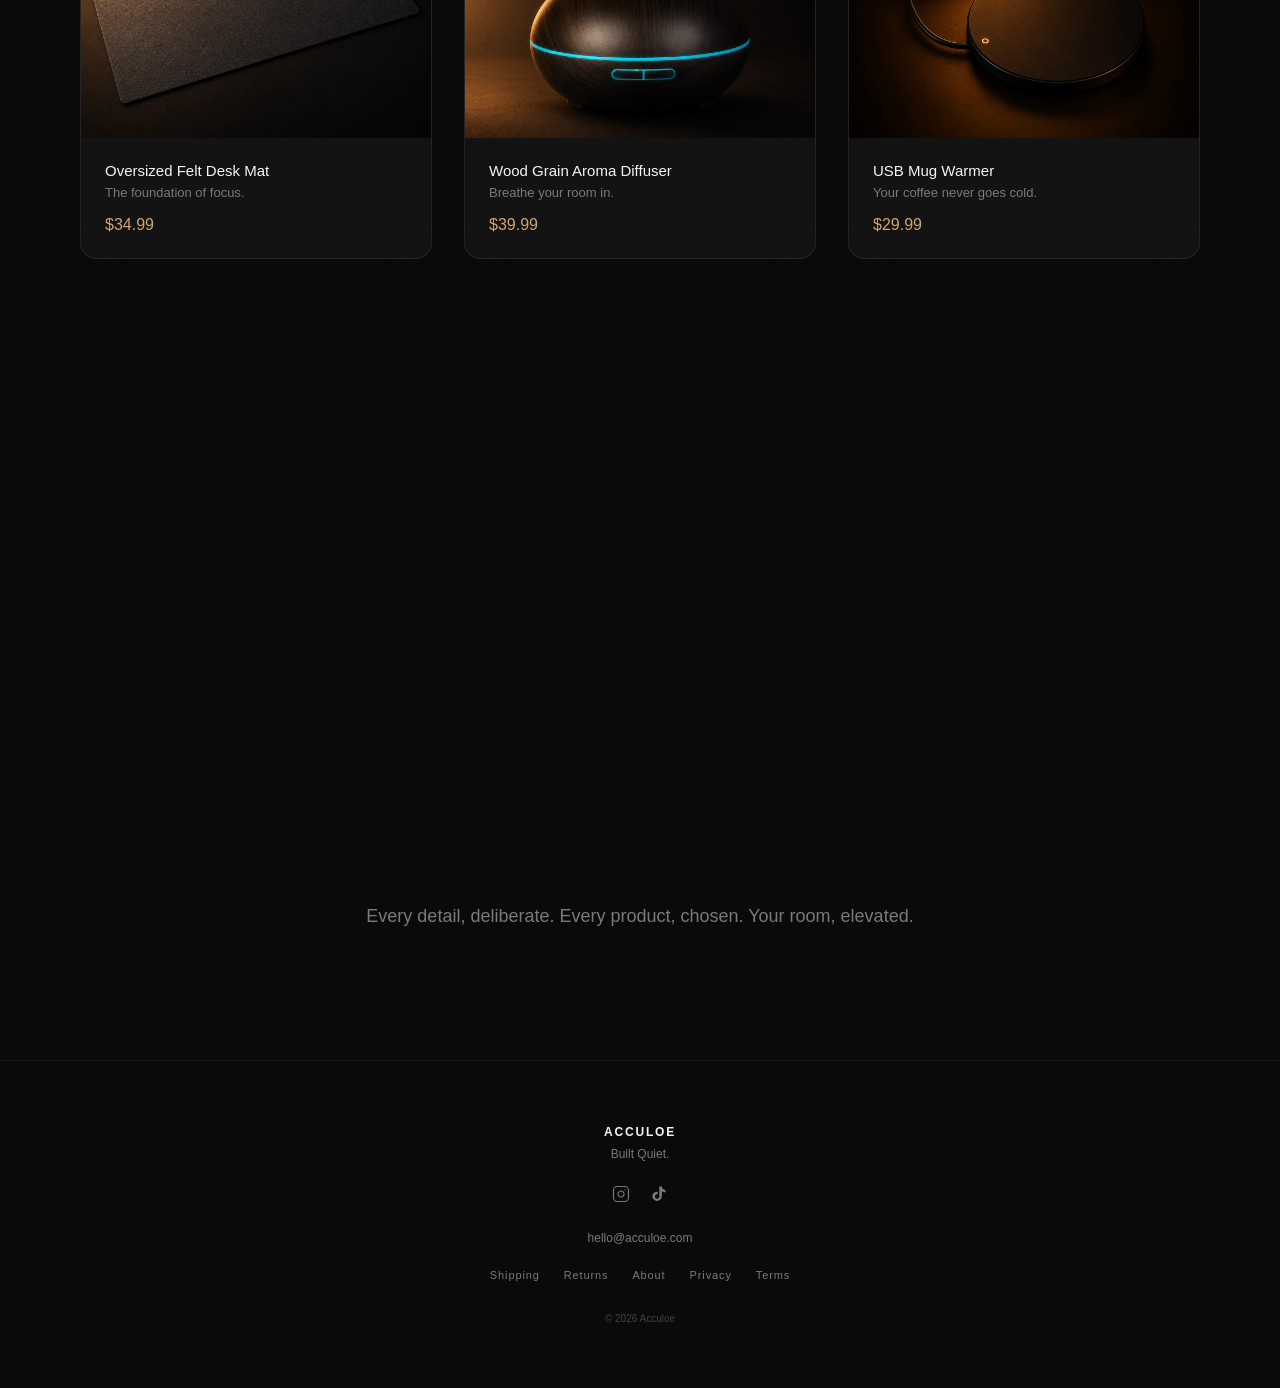
==== commit 4f58fe67: "Fix footer alignment, remove double shipping line, add back links to policy pages" ====
--- a/index.html
+++ b/index.html
@@ -176,7 +176,6 @@
       <p class="panel-description" id="panel-description"></p>
       <div class="panel-price" id="panel-price"></div>
       <div class="product-shipping">Complimentary shipping</div>
-      <div class="product-shipping">Complimentary shipping</div>
       <button class="btn-add" id="btn-add">Add to Room</button>
     </div>
   </div>
--- a/css/style.css
+++ b/css/style.css
@@ -391,10 +391,15 @@
 }
 
 /* --- FOOTER --- */
-.footer {
+.site-footer {
   padding: 4rem 2.5rem;
+  border-top: 1px solid rgba(255, 255, 255, 0.05);
+}
+
+.footer-content {
+  max-width: 640px;
+  margin: 0 auto;
   text-align: center;
-  border-top: 1px solid rgba(255, 255, 255, 0.05);
 }
 
 .footer-logo {
@@ -441,6 +446,7 @@
   display: flex;
   justify-content: center;
   gap: 1.5rem;
+  flex-wrap: wrap;
   margin-bottom: 2rem;
 }
 
@@ -1053,7 +1059,7 @@
   }
 
   /* --- FOOTER --- */
-  .footer {
+  .site-footer {
     padding: 2.5rem 1rem;
   }
 
